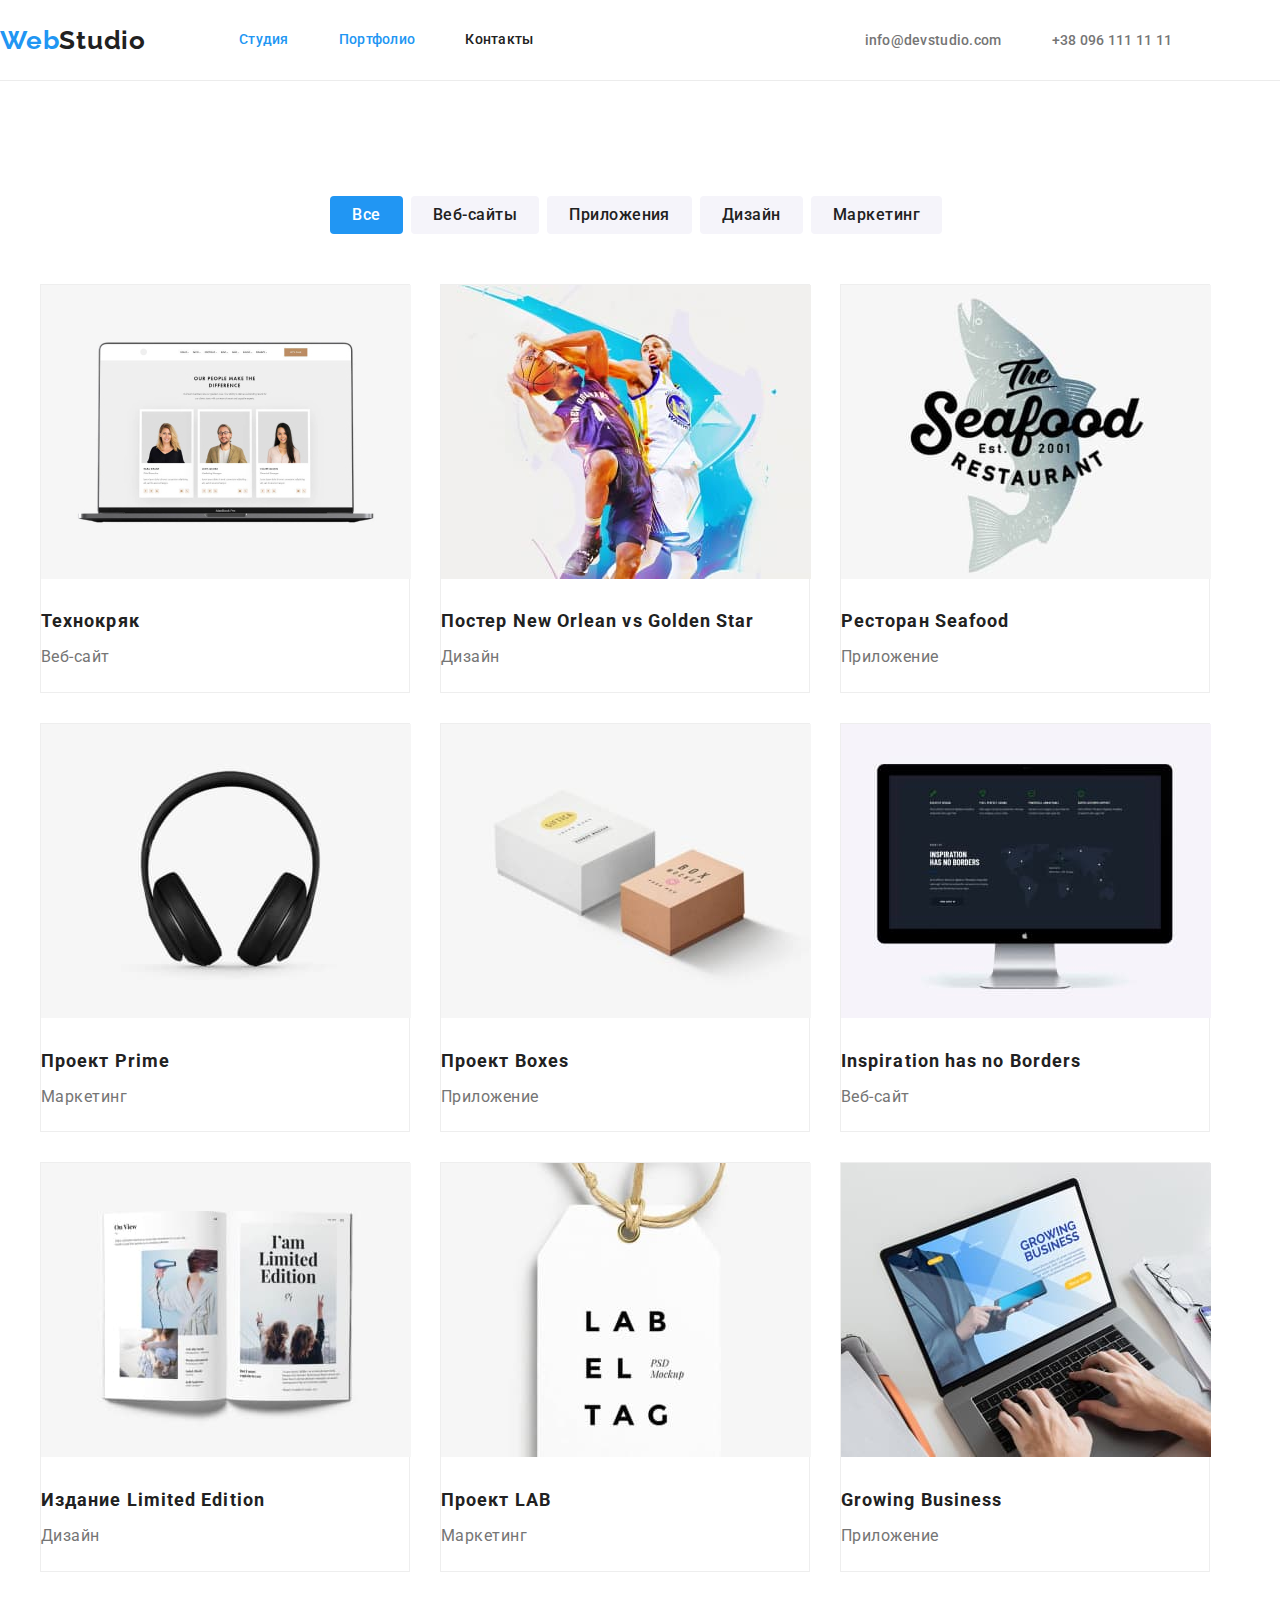
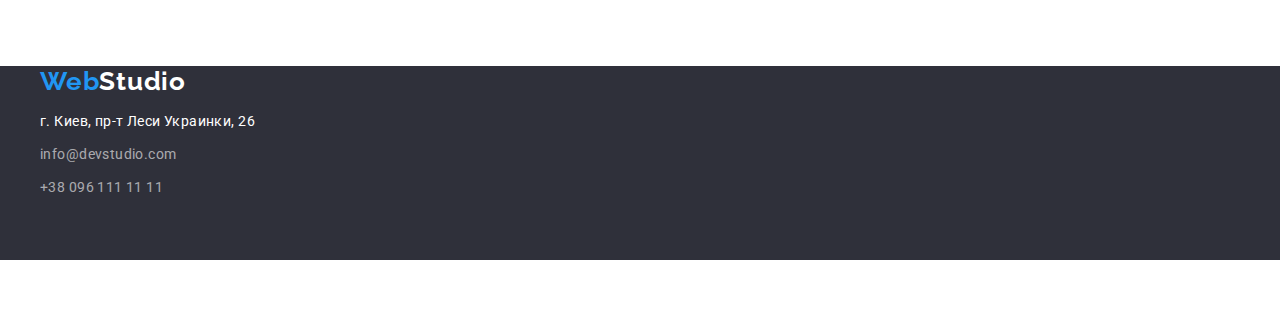
==== portfolio.html @ 8588e128 "тут дз номер 3" ====
<!DOCTYPE html>
<html lang="en">
<head>
    <meta charset="UTF-8">
    <meta http-equiv="X-UA-Compatible" content="IE=edge">
    <meta name="viewport" content="width=device-width, initial-scale=1.0">
    <title>Document</title>
   
    <link href="https://fonts.googleapis.com/css2?family=Raleway:wght@700&family=Roboto:wght@400;500;700;900&display=swap"
     rel="stylesheet"
        />
     <link rel="stylesheet" href="css/modern-normalize.css"/>

    <link rel="stylesheet" href="css/styles.css"/>
</head>
<body>

    <header class="page-header">
        <div class="container">
        <div class="container main-nav">
        <nav class="main-nav">
            <a href="./index.html" class="logo"><span class="logo-first">Web</span><span class="logo-half">Studio</span>
            </a>
            <ul class="site-nav">
                <li class="item"> <a href="./index.html" class="link current">Студия</a></li>
                <li class="item"><a href="" class="link current">Портфолио</a></li>
                <li class="item"><a href="" class="link">Контакты</a></li>
            </ul>
            
        </nav>
        
        <ul class="info">
            <li class="item"><a href="mailto:info@devstudio.com" class="link">info@devstudio.com</a></li>
            <li class="item"><a href="tel:+380961111111" class="link link_tel">+38 096 111 11 11</a></li>
        </ul>
        </div>
        </div>
        

    </header>

    <main>
        <section>
            <div class="container">
            <h1></h1>
        <ul class="button-flex">
            <li class="button-item">
                <button type="button" class="button secondary current" >Все</button>
            </li>
            <li class="button-item">
                <button type="button" class="button secondary">Веб-сайты</button>
            </li>
            <li class="button-item">
                <button type="button" class="button secondary">Приложения</button>
            </li>
            <li class="button-item">
                <button type="button" class="button secondary">Дизайн</button>
            </li>
            <li class="button-item">
                <button type="button" class="button secondary">Маркетинг</button>
            </li>
        </ul>
        
        <ul class="work-list">
            <div class="flex-container">
            <li class="item-flex">
                <a class="work-list-link" href="">
                <img src="./images/tehnokryak.jpg" alt="ноутбук" width="370">
                <h2 class="work-list-title">Технокряк</h2>
                <p class="work-list-text">Веб-сайт</p>
                </a>
            </li>
            <li class="item-flex">
                <a class="work-list-link" href="">
                <img src="./images/poster.jpg" alt="постер" width="370">
                <h2 class="work-list-title">Постер New Orlean vs Golden Star</h2>
                <p class="work-list-text">Дизайн</p>
                </a>
            </li>
            <li class="item-flex">
                <a class="work-list-link" href="">
                <img src="./images/seafood.jpg" alt="лого ресторана" width="370">
                <h2 class="work-list-title">Ресторан Seafood</h2>
                <p class="work-list-text">Приложение</p>
                </a>
            </li>
            <li class="item-flex">
                <a  class="work-list-link"href="">
                <img src="./images/prime.jpg" alt="фото наушников" width="370">
                <h2 class="work-list-title">Проект Prime</h2>
                <p class="work-list-text">Маркетинг</p>
                </a>
            </li>
            <li class="item-flex">
                <a class="work-list-link" href="">
                <img src="./images/boxes.jpg" alt="коробочки" width="370">
                <h2 class="work-list-title">Проект Boxes</h2>
                <p class="work-list-text">Приложение</p>
                </a>
            </li>
            <li class="item-flex">
                <a class="work-list-link" href="">
                <img src="./images/inspiration.jpg" alt="компьютер" width="370">
                <h2 class="work-list-title">Inspiration has no Borders</h2>
                <p class="work-list-text">Веб-сайт</p>
                </a>
            </li>
            <li class="item-flex">
                <a class="work-list-link" href="">
                <img src="./images/limited.jpg" alt="книга" width="370">
                <h2 class="work-list-title">Издание Limited Edition</h2>
                <p class="work-list-text">Дизайн</p>
                </a>
            </li>
            <li class="item-flex">
                <a class="work-list-link" href="">
                <img src="./images/lab.jpg" alt="проект" width="370">
                <h2 class="work-list-title">Проект LAB</h2>
                <p class="work-list-text">Маркетинг</p>
                </a>
            </li>
            <li class="item-flex">
                <a class="work-list-link" href="">
                <img src="./images/growing.jpg" alt="печать на ноутбуке" width="370">
                <h2 class="work-list-title">Growing Business</h2>
                <p class="work-list-text">Приложение</p>
                </a>
            </li>
        </ul>
        </div>
        </div>
        </section>

    </main>


    <footer class="portfolio-footer">
        <div class="container">
        <a href="./index.html" class="logo"><span class="logo-first">Web</span><span class="logo-footer">Studio</span>
        </a>
    <address>
        <ul class="adress">
            <li class="adress-item">г. Киев, пр-т Леси Украинки, 26</li>
            <li class="adress-item" ><a href="mailto:info@devstudio.com" class="link-foot">info@devstudio.com</a></li>
            <li class="adress-item"><a href="tel:+380961111111" class="link-foot">+38 096 111 11 11</a></li>
        </ul>
    </address>
    </div>
        </footer>



</body>
</html>
---- css/styles.css ----
:root {
  --primary-text-color: #757575;
  --title-text-color: #212121;
  --accent-color: #2196f3;
  --white-color: #ffffff;
}

/* * {
  outline: 2px solid red;
} */

html {
  box-sizing: border-box;
}

*,
*::before,
*::after {
  box-sizing: inherit;
}

body {
  color: var(--primary-text-color);
  text-decoration: none;
  font-family: Roboto, sans-serif;
}

ul {
  list-style: none;
}

.page-header {
  background-color: var(--white-color);
  border-bottom-width: 1px;
  border-bottom-style: solid;
  border-bottom-color: #ececec;
}

.page-header .container {
  margin-left: 0;
  margin-right: 0;
}

.container {
  margin-left: auto;
  margin-right: auto;
  width: 100%;
  max-width: 1200px;
}

/* Logo */

.logo {
  /* margin-left: 215px; */
  /* margin-top: 24px;
  margin-bottom: 25px; */

  font-family: Raleway, cursive;
  text-decoration: none;
  letter-spacing: 0.03em;
  font-weight: 700;
  font-size: 26px;
  line-height: 1.19;
}

.logo-first {
  color: var(--accent-color);
}
.logo-half {
  color: var(--title-text-color);
}

.logo-footer {
  color: var(--white-color);
}

/* Site nav, main-nav */

.main-nav {
  display: flex;
  align-items: center;
  /* justify-content: space-between; */
}

.site-nav {
  display: flex;
  margin: 0;
  padding: 0;
}

.site-nav .item:last-child {
  margin-right: 0;
}

.site-nav .item:first-child {
  margin-left: 93px;
}

.site-nav .item {
  margin-right: 50px;
  margin-bottom: 32px;
}

.site-nav .link {
  display: block;
  padding-top: 32px;

  color: var(--title-text-color);
  font-family: Roboto, sans-serif;
  text-decoration: none;
  font-weight: 500;
  font-size: 14px;
  line-height: 1.14;
  letter-spacing: 0.02em;
}

.site-nav .link:hover,
.site-nav .link:focus {
  color: var(--accent-color);
}

.site-nav .link.current {
  color: var(--accent-color);
}

/* Info */

.container .info {
  padding: 0;
  margin: 0;
  display: flex;
  /* justify-content: flex-end; */
  /* align-items: center; */
}

.info .item:last-child {
  margin-right: 215px;
}
.info .item:first-child {
  padding-left: 331px;
}

.info .item + .item {
  margin-left: 50px;
}

.info .link {
  color: var(--title-text-color);
  text-decoration: none;
}

.info .link {
  color: var(--primary-text-color);
  font-size: 14px;
  font-weight: 500;
  line-height: 1.14;
  text-align: left;
  letter-spacing: 0.02em;
}

.info .link:focus,
.info .link:hover {
  color: var(--accent-color);
}
.link_tel {
  white-space: nowrap;
}

/* Hero */

.hero .hero-title {
  margin: 0;
}

.hero {
  background-color: #2f303a;
  width: 100%;
  max-width: 1600px;
  height: 600px;
  text-align: center;
}

.hero .hero-title {
  padding-top: 200px;

  color: var(--white-color);
  font-weight: 900;
  font-size: 44px;
  line-height: 1.36;
  letter-spacing: 0.06em;
}

/* Button */

.button {
  display: inline-block;

  color: var(--white-color);
  background-color: var(--accent-color);
  cursor: pointer;
  font-family: inherit;
  font-weight: 700;
  font-size: 16px;
  line-height: 1.87;
  border-radius: 4px;
  border: none;
}

.button.primary {
  background-color: var(--accent-color);
  color: var(--white-color);
  letter-spacing: 0.06em;
  padding: 10px 32px;
  min-width: 200px;
  height: 50px;
  box-shadow: 0px 4px 4px rgba(0, 0, 0, 0.15);

  margin-top: 30px;
}

.button.primary:hover,
.button.primary:focus {
  background-color: #188ce8;
}

.button.secondary {
  padding: 6px 22px;
  min-width: 73px;

  background-color: #f5f4fa;
  color: var(--title-text-color);
  font-weight: 500;
  line-height: 1.6;
  cursor: pointer;
  font-family: inherit;
  letter-spacing: 0.03em;
}

.button.secondary:hover,
.button.secondary:focus,
.button.secondary.current {
  background-color: var(--accent-color);
  color: var(--white-color);
}

.button-flex {
  margin: 0;
  padding: 0;
  display: flex;
  justify-content: center;
  padding-top: 94px;
  padding-bottom: 50px;
}

.button-item {
  margin-right: 8px;
}

/* Feature-list */
/* убрать маржины у ул */

.h1,
.h2,
.h3 {
  margin-top: 0;
  margin-bottom: 0;
}

.feature {
  background-color: white;
  color: var(--title-text-color);
  text-align: left;
  padding: 0;
  margin: 0;
  list-style: none;
}

.feature-list {
  display: flex;
  justify-content: center;
  align-items: center;
  /* padding: 0;
  margin: 0; */

  list-style: none;
}

.feature-list .item:last-child {
  margin: 0;
}

.feature-list .item {
  width: 270px;
  height: 75px;
  margin-right: 30px;
}

.feature-list .title {
  color: var(--title-text-color);
  font-size: 14px;
  font-weight: 700;
  line-height: 1.14;
  letter-spacing: 0.03em;
  list-style: none;
}

.feature-list .text {
  color: var(--primary-text-color);
  font-size: 14px;
  font-weight: 400;
  line-height: 1.7;
  letter-spacing: 0.03em;
  margin: 0;
  list-style: none;
}

.title {
  margin-top: 0;
  margin-bottom: 10px;
}

.feature {
  padding-top: 94px;
  padding-bottom: 94px;
}

/* Picture, caption */

.caption {
  margin: 0;
  margin-bottom: 50px;
  padding: 0;
}
.picture {
  padding-bottom: 94px;
}

.caption-image.item:last-child {
  margin-right: 0 auto;
}

.caption-image .item:first-child {
  margin-left: 0;
}

.caption-image {
  display: flex;
  padding-left: 0;
}

.caption-image .item {
  margin-right: 30px;
}

.caption,
.comand .topic {
  color: var(--title-text-color);
  text-align: center;
  font-size: 36px;
  line-height: 1.16;
  font-weight: 700;
  letter-spacing: 0.03em;
}

/* Work list portfolio */

.work-list-title,
.work-list-text {
  margin-bottom: 0;
  margin-top: 0;
}

.work-list-title {
  margin-top: 20px;
  margin-bottom: 4px;
}

.work-list-text {
  margin-bottom: 20px;
}

.item-flex {
  box-sizing: border-box;
  border: 1px solid #eeeeee;
}
.work-list {
  color: var(--title-text-color);
  padding: 0;
  margin: 0;
  list-style: none;
  padding-bottom: 94px;
}

.work-list-link {
  text-decoration: none;
}

.work-list-title {
  color: var(--title-text-color);
  font-weight: 700;
  font-size: 18px;
  line-height: 2;
  letter-spacing: 0.06em;
}

.work-list-text {
  color: var(--primary-text-color);
  font-weight: 400;
  font-size: 16px;
  line-height: 1.8;
  letter-spacing: 0.03em;
}

/* Flex-container in portfolio */

.flex-container {
  display: flex;
  flex-wrap: wrap;
}

.item-flex:nth-child(3n) {
  padding-right: 0;
}

.flex-container .item-flex {
  width: 370px;

  margin-right: 30px;
  margin-bottom: 30px;
}

.item-flex:nth-last-child(-n + 3) {
  margin-bottom: 0;
}

/* Comand */

.comand {
  background-color: #f5f4fa;
  color: var(--title-text-color);
}

.topic {
  padding-top: 94px;
  margin-top: 0;
  margin-bottom: 50px;
}

.topic-text,
.text-comand {
  text-align: center;
  padding-bottom: 30px;
  margin: 0;
}

.comand-flex {
  display: flex;

  padding-bottom: 94px;
}

.topic-text {
  padding-top: 30px;
  padding-bottom: 10px;

  color: var(--title-text-color);
  font-weight: 500;
  font-size: 16px;
  line-height: 1.18;
}

.text-comand {
  color: var(--primary-text-color);
  font-weight: 400;
  font-size: 16px;
  line-height: 1.18;
  letter-spacing: 0.03em;
}

.description {
  padding: 0;
  margin: 0;
}

.comand-item {
  margin: 0;
  padding: 0;
}

.comand-flex .item-flex {
  padding-right: 30px;
}

.comand-flex .item-flex:last-child {
  padding-right: 0;
}

.description {
  background-color: #fff;
}

/* Footer */

.page-footer {
  background-color: #2f303a;
  font-family: inherit;
}

.portfolio-footer {
  background-color: #2f303a;
  font-family: inherit;
}

.adress {
  color: var(--white-color);
  font-family: Roboto, sans-serif;
  font-style: normal;
  font-weight: 400;
  font-size: 14px;
  line-height: 1.7;
  letter-spacing: 0.03em;

  margin-bottom: 60px;
  padding: 0;
}

.adress .link-foot {
  text-decoration: none;
  color: rgba(255, 255, 255, 0.6);
}

.adress .link-foot:focus,
.adress .link-foot:hover {
  color: var(--white-color);
}

.adress-item {
  padding-bottom: 9px;
}

.adress-item:last-child {
  padding-bottom: 60px;
}

.logo-item {
  padding-bottom: 20px;
  padding-top: 60px;

  font-family: Raleway, cursive;
  text-decoration: none;
  letter-spacing: 0.03em;
  font-weight: 700;
  font-size: 26px;
  line-height: 1.19;
}
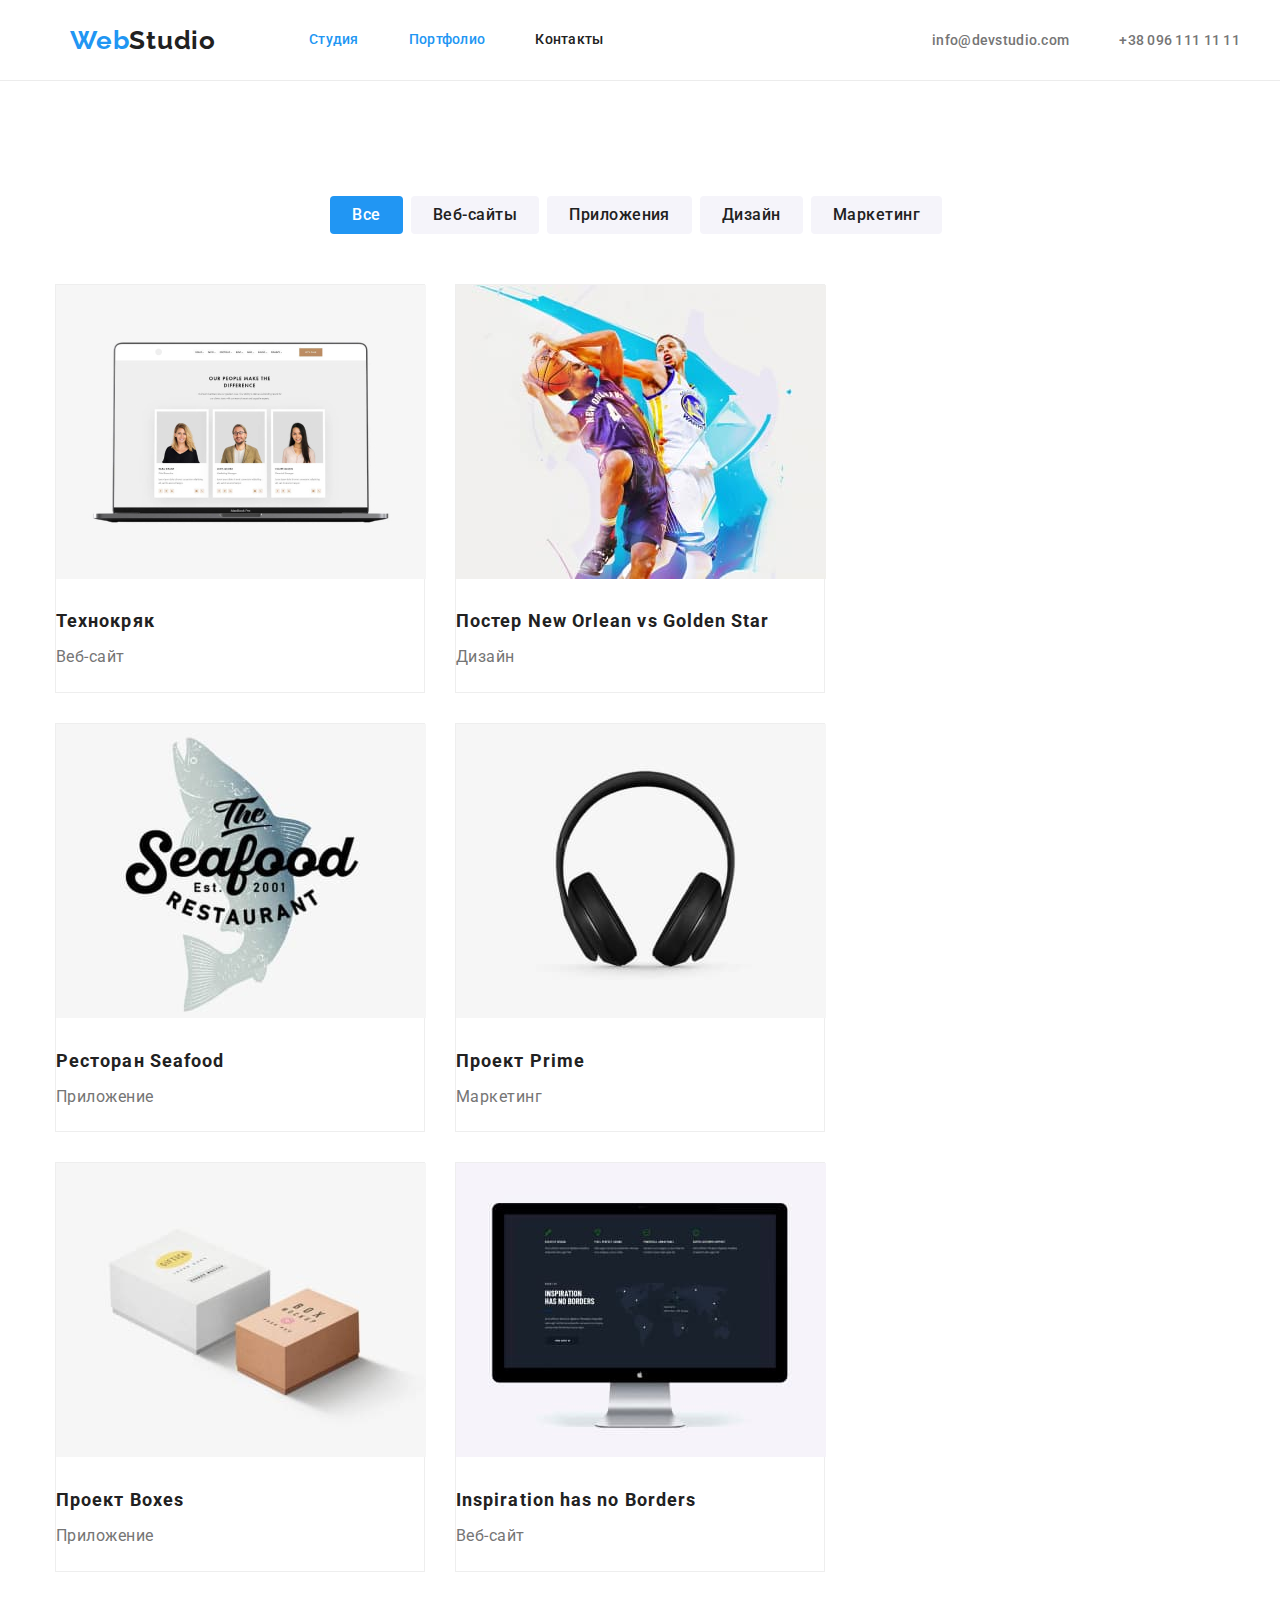
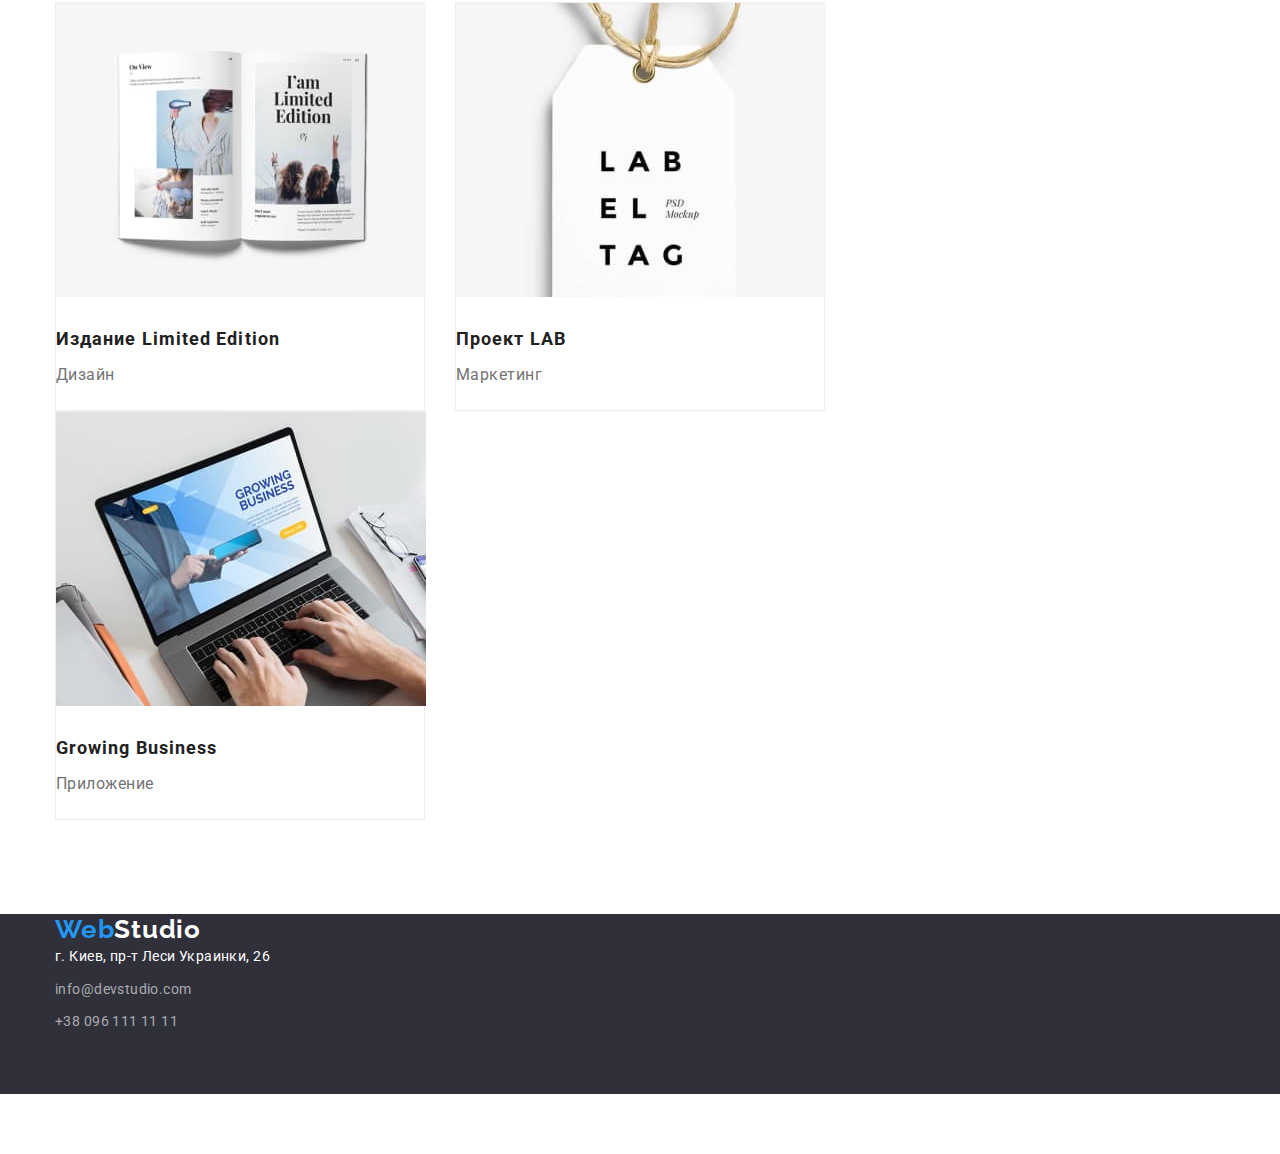
==== commit cbe61767: "доработала первую часть дз 3" ====
--- a/portfolio.html
+++ b/portfolio.html
@@ -65,23 +65,29 @@
             <div class="flex-container">
             <li class="item-flex">
                 <a class="work-list-link" href="">
+                
                 <img src="./images/tehnokryak.jpg" alt="ноутбук" width="370">
                 <h2 class="work-list-title">Технокряк</h2>
                 <p class="work-list-text">Веб-сайт</p>
+                
                 </a>
             </li>
             <li class="item-flex">
                 <a class="work-list-link" href="">
+                
                 <img src="./images/poster.jpg" alt="постер" width="370">
                 <h2 class="work-list-title">Постер New Orlean vs Golden Star</h2>
                 <p class="work-list-text">Дизайн</p>
+                
                 </a>
             </li>
             <li class="item-flex">
                 <a class="work-list-link" href="">
+                
                 <img src="./images/seafood.jpg" alt="лого ресторана" width="370">
                 <h2 class="work-list-title">Ресторан Seafood</h2>
                 <p class="work-list-text">Приложение</p>
+                
                 </a>
             </li>
             <li class="item-flex">
--- a/css/styles.css
+++ b/css/styles.css
@@ -27,6 +27,8 @@
 
 ul {
   list-style: none;
+  margin: 0;
+  padding: 0;
 }
 
 .page-header {
@@ -36,17 +38,17 @@
   border-bottom-color: #ececec;
 }
 
-.page-header .container {
-  margin-left: 0;
-  margin-right: 0;
-}
-
 .container {
   margin-left: auto;
   margin-right: auto;
-  width: 100%;
-  max-width: 1200px;
-}
+  padding: 0 15px;
+  width: 1200px;
+}
+
+/* .page-header .container {
+  margin-left: auto;
+  margin-right: auto;
+} */
 
 /* Logo */
 
@@ -79,31 +81,30 @@
 .main-nav {
   display: flex;
   align-items: center;
-  /* justify-content: space-between; */
 }
 
 .site-nav {
   display: flex;
-  margin: 0;
-  padding: 0;
+  align-items: center;
+  margin-left: 93px;
 }
 
 .site-nav .item:last-child {
   margin-right: 0;
 }
 
-.site-nav .item:first-child {
+/* .site-nav:first-child {
   margin-left: 93px;
-}
+} */
 
 .site-nav .item {
   margin-right: 50px;
-  margin-bottom: 32px;
+  /* margin-bottom: 32px; */
 }
 
 .site-nav .link {
   display: block;
-  padding-top: 32px;
+  padding: 32px 0;
 
   color: var(--title-text-color);
   font-family: Roboto, sans-serif;
@@ -127,18 +128,18 @@
 
 .container .info {
   padding: 0;
-  margin: 0;
+  margin-left: auto;
   display: flex;
   /* justify-content: flex-end; */
   /* align-items: center; */
 }
 
-.info .item:last-child {
+/* .info .item:last-child {
   margin-right: 215px;
-}
-.info .item:first-child {
+} */
+/* .info .item:first-child {
   padding-left: 331px;
-}
+} */
 
 .info .item + .item {
   margin-left: 50px;
@@ -173,16 +174,13 @@
 }
 
 .hero {
+  padding: 200px 0;
   background-color: #2f303a;
-  width: 100%;
   max-width: 1600px;
-  height: 600px;
   text-align: center;
 }
 
 .hero .hero-title {
-  padding-top: 200px;
-
   color: var(--white-color);
   font-weight: 900;
   font-size: 44px;
@@ -244,8 +242,6 @@
 }
 
 .button-flex {
-  margin: 0;
-  padding: 0;
   display: flex;
   justify-content: center;
   padding-top: 94px;
@@ -259,19 +255,11 @@
 /* Feature-list */
 /* убрать маржины у ул */
 
-.h1,
-.h2,
-.h3 {
-  margin-top: 0;
-  margin-bottom: 0;
-}
-
 .feature {
   background-color: white;
   color: var(--title-text-color);
   text-align: left;
-  padding: 0;
-  margin: 0;
+  /*  */
   list-style: none;
 }
 
@@ -279,8 +267,6 @@
   display: flex;
   justify-content: center;
   align-items: center;
-  /* padding: 0;
-  margin: 0; */
 
   list-style: none;
 }
@@ -291,7 +277,7 @@
 
 .feature-list .item {
   width: 270px;
-  height: 75px;
+  /* height: 75px; */
   margin-right: 30px;
 }
 
@@ -335,8 +321,8 @@
   padding-bottom: 94px;
 }
 
-.caption-image.item:last-child {
-  margin-right: 0 auto;
+.caption-image .item:last-child {
+  margin-right: 0;
 }
 
 .caption-image .item:first-child {
@@ -360,6 +346,10 @@
   line-height: 1.16;
   font-weight: 700;
   letter-spacing: 0.03em;
+}
+
+.photo {
+  display: block;
 }
 
 /* Work list portfolio */
@@ -482,11 +472,6 @@
   margin: 0;
 }
 
-.comand-item {
-  margin: 0;
-  padding: 0;
-}
-
 .comand-flex .item-flex {
   padding-right: 30px;
 }
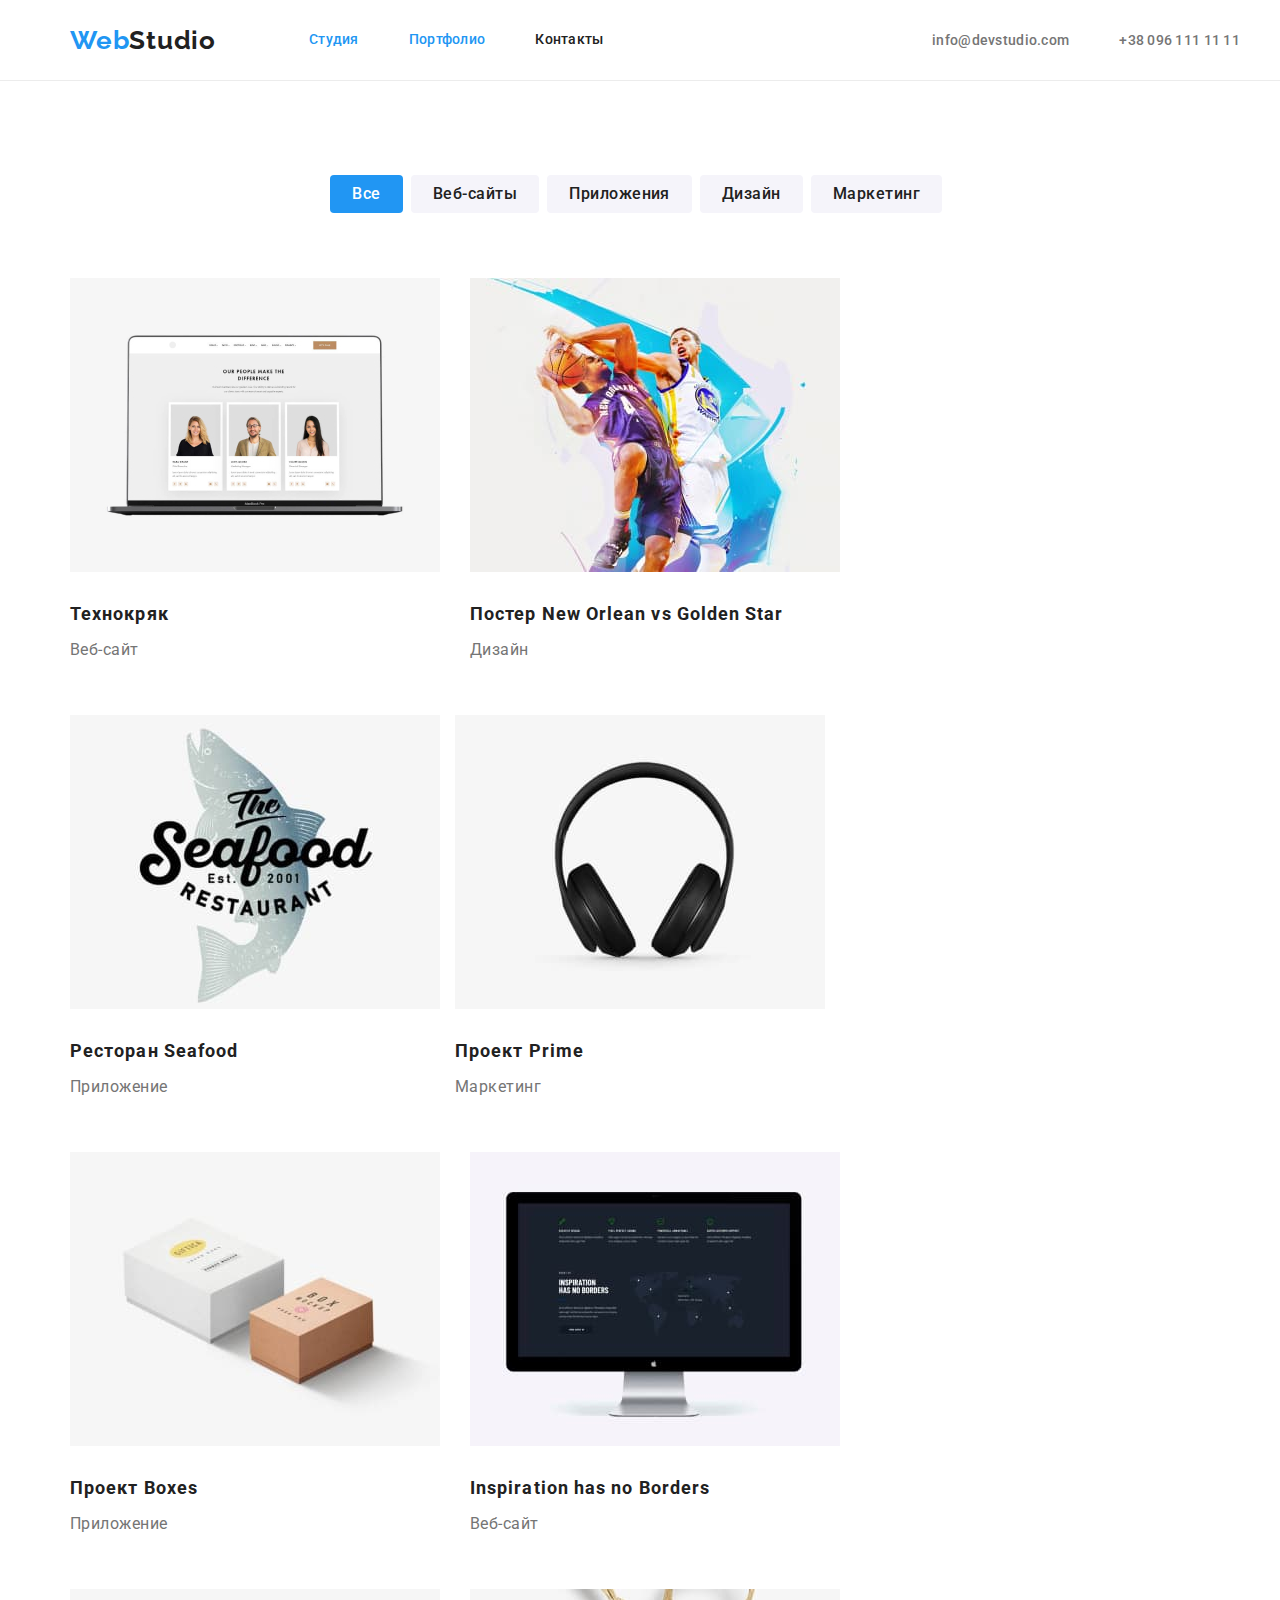
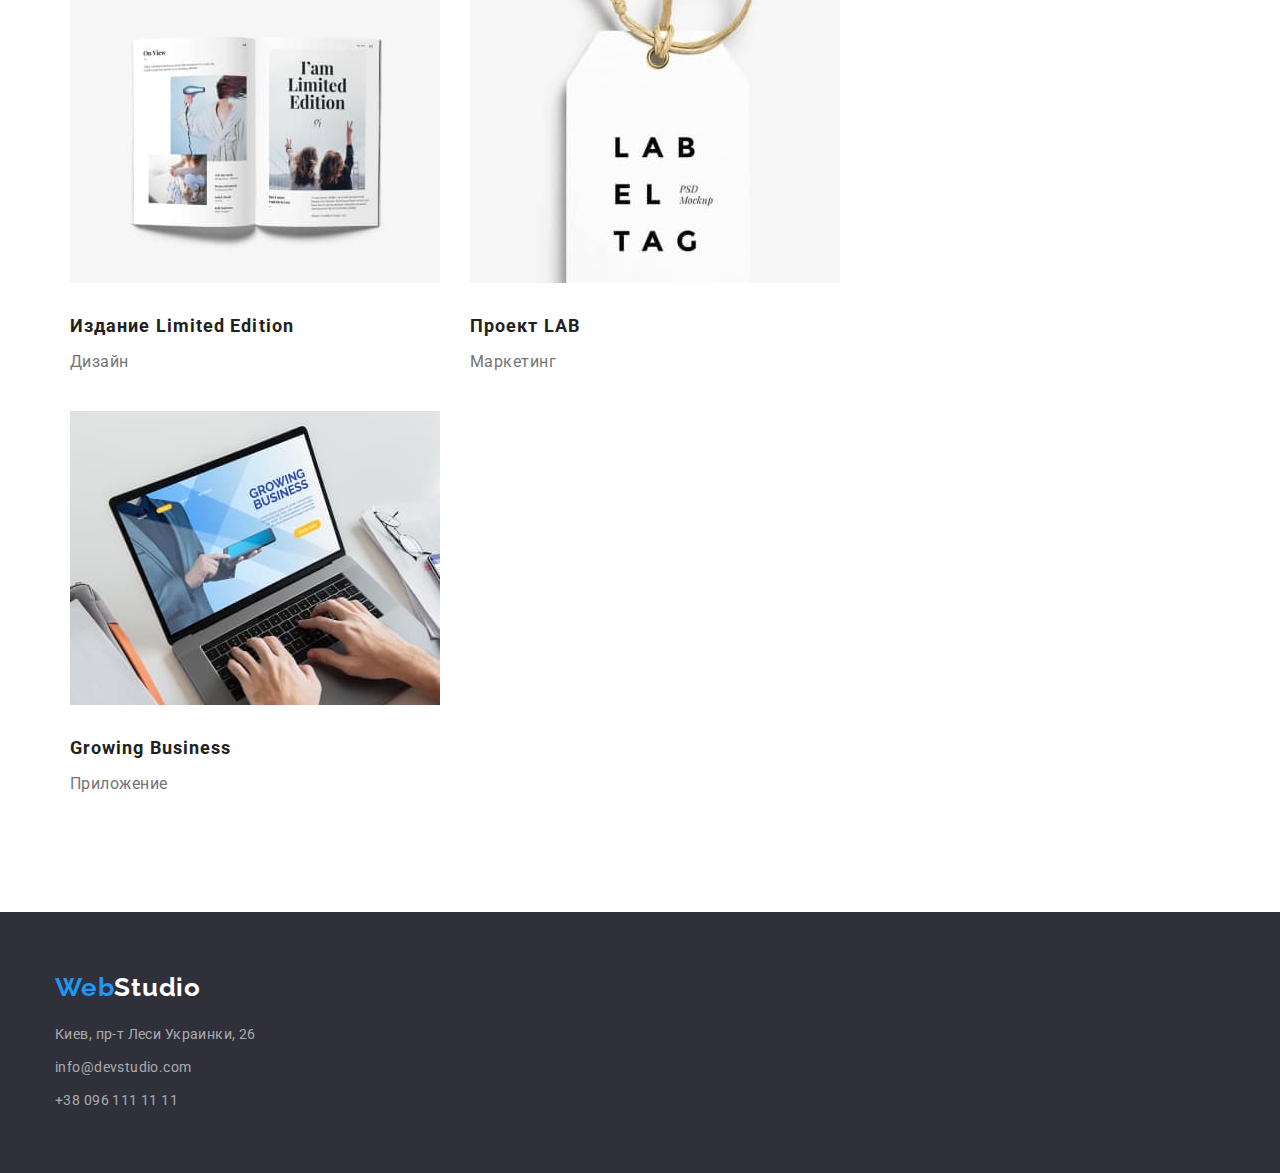
==== commit b681e9f2: "доработала 2ю часть дз 3" ====
--- a/portfolio.html
+++ b/portfolio.html
@@ -42,7 +42,7 @@
     <main>
         <section>
             <div class="container">
-            <h1></h1>
+            <h1 class="no-contents"></h1>
         <ul class="button-flex">
             <li class="button-item">
                 <button type="button" class="button secondary current" >Все</button>
@@ -60,10 +60,12 @@
                 <button type="button" class="button secondary">Маркетинг</button>
             </li>
         </ul>
+
         
+        <div class="flex-container">
         <ul class="work-list">
-            <div class="flex-container">
-            <li class="item-flex">
+            
+            <li class="item-flex-portfolio">
                 <a class="work-list-link" href="">
                 
                 <img src="./images/tehnokryak.jpg" alt="ноутбук" width="370">
@@ -72,7 +74,7 @@
                 
                 </a>
             </li>
-            <li class="item-flex">
+            <li class="item-flex-portfolio">
                 <a class="work-list-link" href="">
                 
                 <img src="./images/poster.jpg" alt="постер" width="370">
@@ -81,7 +83,7 @@
                 
                 </a>
             </li>
-            <li class="item-flex">
+            <li class="item-flex-portfolio">
                 <a class="work-list-link" href="">
                 
                 <img src="./images/seafood.jpg" alt="лого ресторана" width="370">
@@ -90,42 +92,42 @@
                 
                 </a>
             </li>
-            <li class="item-flex">
+            <li class="item-flex-portfolio">
                 <a  class="work-list-link"href="">
                 <img src="./images/prime.jpg" alt="фото наушников" width="370">
                 <h2 class="work-list-title">Проект Prime</h2>
                 <p class="work-list-text">Маркетинг</p>
                 </a>
             </li>
-            <li class="item-flex">
+            <li class="item-flex-portfolio">
                 <a class="work-list-link" href="">
                 <img src="./images/boxes.jpg" alt="коробочки" width="370">
                 <h2 class="work-list-title">Проект Boxes</h2>
                 <p class="work-list-text">Приложение</p>
                 </a>
             </li>
-            <li class="item-flex">
+            <li class="item-flex-portfolio">
                 <a class="work-list-link" href="">
                 <img src="./images/inspiration.jpg" alt="компьютер" width="370">
                 <h2 class="work-list-title">Inspiration has no Borders</h2>
                 <p class="work-list-text">Веб-сайт</p>
                 </a>
             </li>
-            <li class="item-flex">
+            <li class="item-flex-portfolio">
                 <a class="work-list-link" href="">
                 <img src="./images/limited.jpg" alt="книга" width="370">
                 <h2 class="work-list-title">Издание Limited Edition</h2>
                 <p class="work-list-text">Дизайн</p>
                 </a>
             </li>
-            <li class="item-flex">
+            <li class="item-flex-portfolio">
                 <a class="work-list-link" href="">
                 <img src="./images/lab.jpg" alt="проект" width="370">
                 <h2 class="work-list-title">Проект LAB</h2>
                 <p class="work-list-text">Маркетинг</p>
                 </a>
             </li>
-            <li class="item-flex">
+            <li class="item-flex-portfolio">
                 <a class="work-list-link" href="">
                 <img src="./images/growing.jpg" alt="печать на ноутбуке" width="370">
                 <h2 class="work-list-title">Growing Business</h2>
@@ -142,12 +144,12 @@
 
     <footer class="portfolio-footer">
         <div class="container">
-        <a href="./index.html" class="logo"><span class="logo-first">Web</span><span class="logo-footer">Studio</span>
+        <a href="./index.html" class="logo-item"><span class="logo-first">Web</span><span class="logo-footer">Studio</span>
         </a>
     <address>
         <ul class="adress">
-            <li class="adress-item">г. Киев, пр-т Леси Украинки, 26</li>
-            <li class="adress-item" ><a href="mailto:info@devstudio.com" class="link-foot">info@devstudio.com</a></li>
+            <li class="adress-item"><a href="https://goo.gl/maps/19qLxCT3PCBaX6oN9" class="link-foot">Киев, пр-т Леси Украинки, 26</a></li>
+            <li class="adress-item"><a href="mailto:info@devstudio.com" class="link-foot">info@devstudio.com</a></li>
             <li class="adress-item"><a href="tel:+380961111111" class="link-foot">+38 096 111 11 11</a></li>
         </ul>
     </address>
--- a/css/styles.css
+++ b/css/styles.css
@@ -45,18 +45,9 @@
   width: 1200px;
 }
 
-/* .page-header .container {
-  margin-left: auto;
-  margin-right: auto;
-} */
-
 /* Logo */
 
 .logo {
-  /* margin-left: 215px; */
-  /* margin-top: 24px;
-  margin-bottom: 25px; */
-
   font-family: Raleway, cursive;
   text-decoration: none;
   letter-spacing: 0.03em;
@@ -92,10 +83,6 @@
 .site-nav .item:last-child {
   margin-right: 0;
 }
-
-/* .site-nav:first-child {
-  margin-left: 93px;
-} */
 
 .site-nav .item {
   margin-right: 50px;
@@ -130,8 +117,6 @@
   padding: 0;
   margin-left: auto;
   display: flex;
-  /* justify-content: flex-end; */
-  /* align-items: center; */
 }
 
 /* .info .item:last-child {
@@ -178,6 +163,8 @@
   background-color: #2f303a;
   max-width: 1600px;
   text-align: center;
+  margin-left: auto;
+  margin-right: auto;
 }
 
 .hero .hero-title {
@@ -241,6 +228,21 @@
   color: var(--white-color);
 }
 
+/* скрыли пустой заголовок в портфолио */
+.no-contents {
+  position: absolute;
+  width: 1px;
+  height: 1px;
+  margin: -1px;
+  border: 0;
+  padding: 0;
+
+  white-space: nowrap;
+  clip-path: inset(100%);
+  clip: rect(0 0 0 0);
+  overflow: hidden;
+}
+
 .button-flex {
   display: flex;
   justify-content: center;
@@ -252,14 +254,14 @@
   margin-right: 8px;
 }
 
-/* Feature-list */
+/* Feature-list  Studio*/
 /* убрать маржины у ул */
 
 .feature {
   background-color: white;
   color: var(--title-text-color);
   text-align: left;
-  /*  */
+
   list-style: none;
 }
 
@@ -310,7 +312,11 @@
   padding-bottom: 94px;
 }
 
-/* Picture, caption */
+/* Picture, caption, studio */
+
+.image {
+  display: block;
+}
 
 .caption {
   margin: 0;
@@ -348,11 +354,12 @@
   letter-spacing: 0.03em;
 }
 
-.photo {
-  display: block;
-}
-
 /* Work list portfolio */
+
+.work-list {
+  display: flex;
+  flex-wrap: wrap;
+}
 
 .work-list-title,
 .work-list-text {
@@ -371,7 +378,7 @@
 
 .item-flex {
   box-sizing: border-box;
-  border: 1px solid #eeeeee;
+  /* border: 1px solid #eeeeee; */
 }
 .work-list {
   color: var(--title-text-color);
@@ -403,24 +410,15 @@
 
 /* Flex-container in portfolio */
 
-.flex-container {
-  display: flex;
-  flex-wrap: wrap;
-}
-
-.item-flex:nth-child(3n) {
-  padding-right: 0;
-}
-
-.flex-container .item-flex {
+.item-flex-portfolio:nth-last-child(-n + 3) {
+  margin-bottom: 0;
+}
+.item-flex-portfolio {
   width: 370px;
-
-  margin-right: 30px;
-  margin-bottom: 30px;
-}
-
-.item-flex:nth-last-child(-n + 3) {
-  margin-bottom: 0;
+  margin: 15px 15px;
+}
+.item-flex-portfolio:nth-child(3n) {
+  margin-right: 0;
 }
 
 /* Comand */
@@ -428,10 +426,15 @@
 .comand {
   background-color: #f5f4fa;
   color: var(--title-text-color);
+  padding-top: 94px;
+  padding-bottom: 94px;
+}
+
+.comand-item {
+  display: flex;
 }
 
 .topic {
-  padding-top: 94px;
   margin-top: 0;
   margin-bottom: 50px;
 }
@@ -439,19 +442,17 @@
 .topic-text,
 .text-comand {
   text-align: center;
+  margin: 0;
+}
+
+.description {
+  padding-top: 30px;
   padding-bottom: 30px;
-  margin: 0;
-}
-
-.comand-flex {
-  display: flex;
-
-  padding-bottom: 94px;
+  background-color: var(--white-color);
 }
 
 .topic-text {
-  padding-top: 30px;
-  padding-bottom: 10px;
+  margin-bottom: 10px;
 
   color: var(--title-text-color);
   font-weight: 500;
@@ -467,31 +468,24 @@
   letter-spacing: 0.03em;
 }
 
-.description {
-  padding: 0;
-  margin: 0;
-}
-
 .comand-flex .item-flex {
-  padding-right: 30px;
+  margin-right: 30px;
 }
 
 .comand-flex .item-flex:last-child {
-  padding-right: 0;
-}
-
-.description {
-  background-color: #fff;
+  margin-right: 0;
 }
 
 /* Footer */
 
 .page-footer {
+  padding: 60px 0;
   background-color: #2f303a;
   font-family: inherit;
 }
 
 .portfolio-footer {
+  padding: 60px 0;
   background-color: #2f303a;
   font-family: inherit;
 }
@@ -505,7 +499,6 @@
   line-height: 1.7;
   letter-spacing: 0.03em;
 
-  margin-bottom: 60px;
   padding: 0;
 }
 
@@ -519,17 +512,9 @@
   color: var(--white-color);
 }
 
-.adress-item {
-  padding-bottom: 9px;
-}
-
-.adress-item:last-child {
-  padding-bottom: 60px;
-}
-
 .logo-item {
-  padding-bottom: 20px;
-  padding-top: 60px;
+  display: block;
+  margin-bottom: 20px;
 
   font-family: Raleway, cursive;
   text-decoration: none;
@@ -538,3 +523,12 @@
   font-size: 26px;
   line-height: 1.19;
 }
+
+.adress-item {
+  display: block;
+  margin-bottom: 9px;
+}
+
+.adress-item:last-child {
+  margin-bottom: 0;
+}
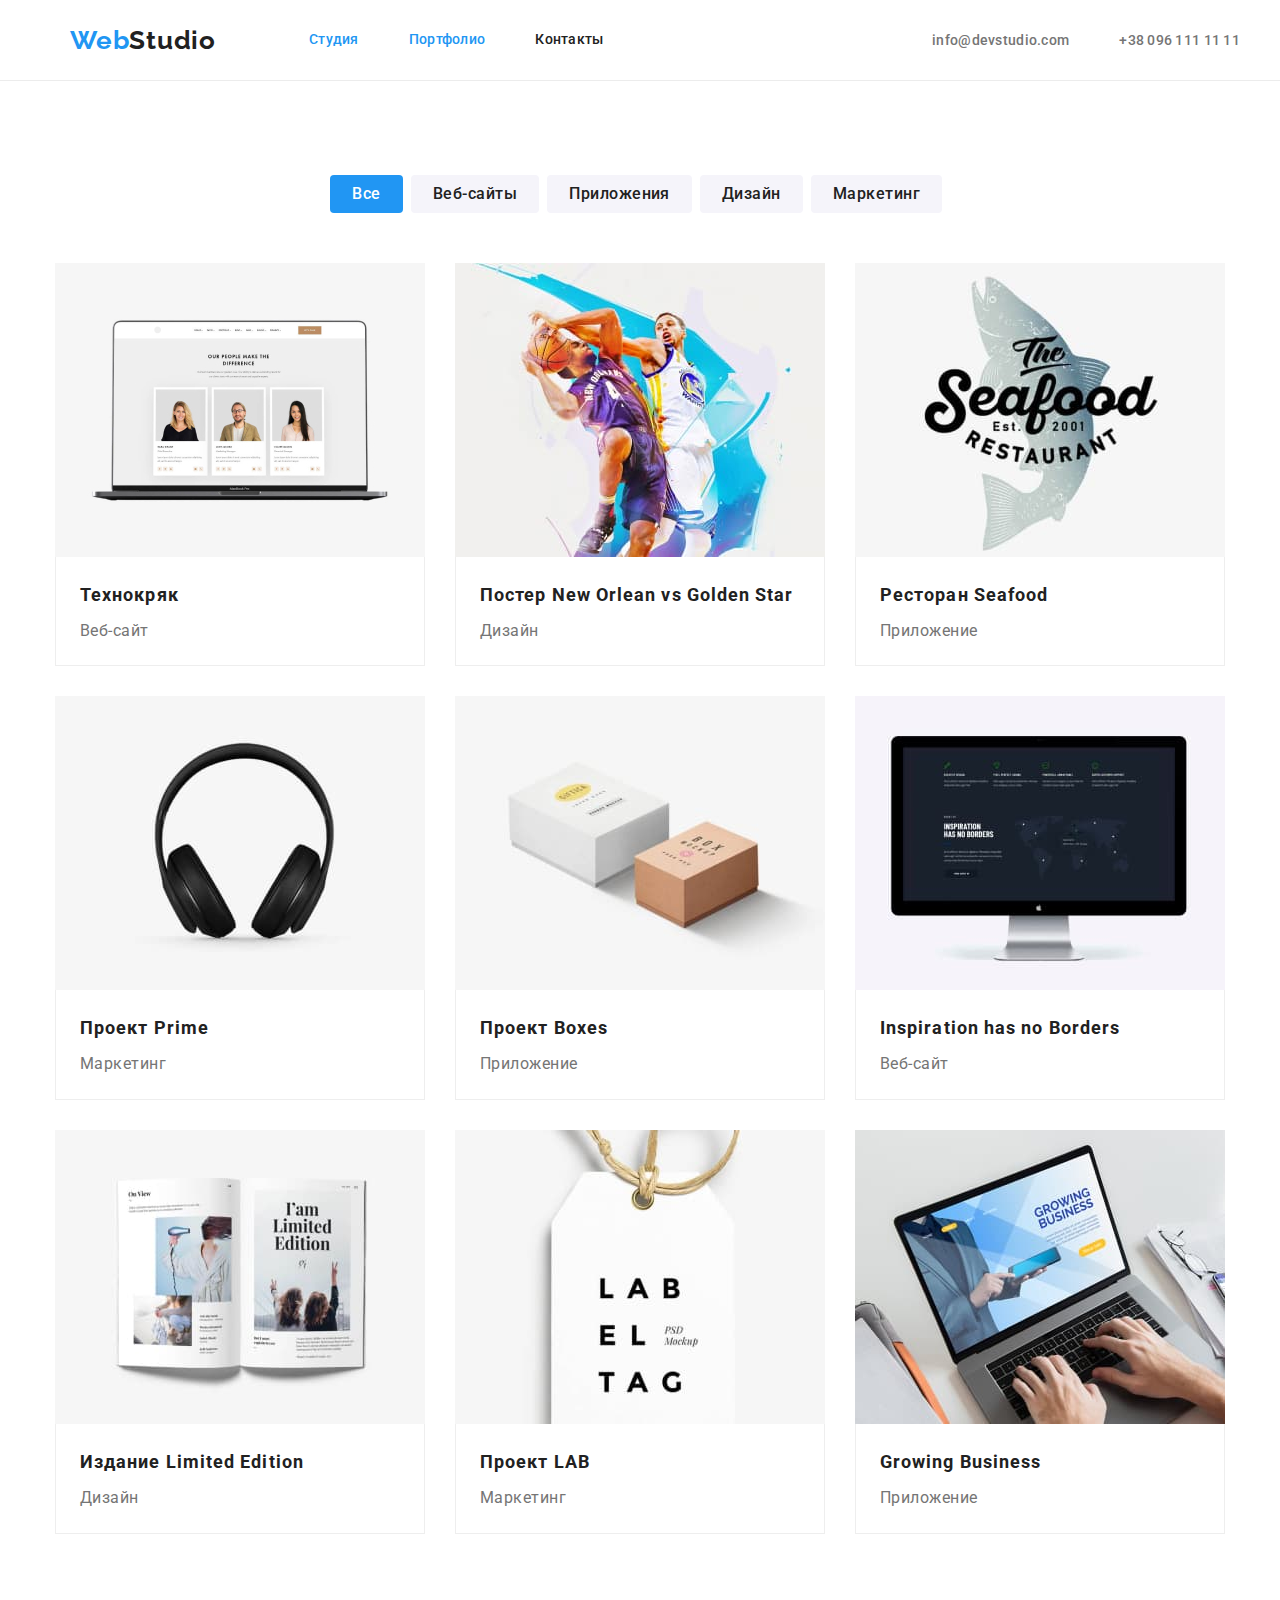
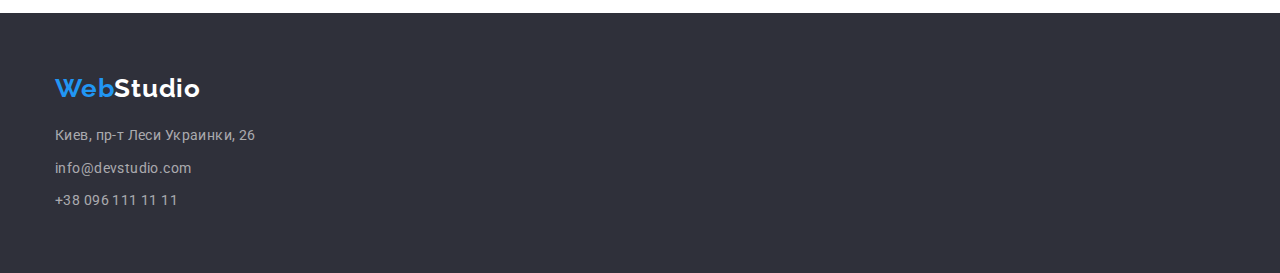
==== commit c0625b9f: "Переделала портфолио" ====
--- a/portfolio.html
+++ b/portfolio.html
@@ -40,7 +40,7 @@
     </header>
 
     <main>
-        <section>
+        <section class="portfolio-section">
             <div class="container">
             <h1 class="no-contents"></h1>
         <ul class="button-flex">
@@ -62,80 +62,94 @@
         </ul>
 
         
-        <div class="flex-container">
+     
         <ul class="work-list">
             
             <li class="item-flex-portfolio">
                 <a class="work-list-link" href="">
-                
-                <img src="./images/tehnokryak.jpg" alt="ноутбук" width="370">
+                <img class="image" src="./images/tehnokryak.jpg" alt="ноутбук" width="370">
+                <div class="work-list-div">
                 <h2 class="work-list-title">Технокряк</h2>
                 <p class="work-list-text">Веб-сайт</p>
-                
+                </div>
                 </a>
             </li>
             <li class="item-flex-portfolio">
                 <a class="work-list-link" href="">
                 
-                <img src="./images/poster.jpg" alt="постер" width="370">
+                <img class="image" src="./images/poster.jpg" alt="постер" width="370">
+                <div class="work-list-div">
                 <h2 class="work-list-title">Постер New Orlean vs Golden Star</h2>
                 <p class="work-list-text">Дизайн</p>
-                
+                </div>
                 </a>
             </li>
             <li class="item-flex-portfolio">
                 <a class="work-list-link" href="">
                 
-                <img src="./images/seafood.jpg" alt="лого ресторана" width="370">
+                <img class="image" src="./images/seafood.jpg" alt="лого ресторана" width="370">
+                <div class="work-list-div">
                 <h2 class="work-list-title">Ресторан Seafood</h2>
                 <p class="work-list-text">Приложение</p>
-                
+                </div>
                 </a>
             </li>
             <li class="item-flex-portfolio">
-                <a  class="work-list-link"href="">
-                <img src="./images/prime.jpg" alt="фото наушников" width="370">
-                <h2 class="work-list-title">Проект Prime</h2>
+                <a class="work-list-link"href="">
+                <img class="image" src="./images/prime.jpg" alt="фото наушников" width="370">
+                <div class="work-list-div">
+               <h2 class="work-list-title">Проект Prime</h2>
                 <p class="work-list-text">Маркетинг</p>
+                </div>
                 </a>
             </li>
             <li class="item-flex-portfolio">
                 <a class="work-list-link" href="">
-                <img src="./images/boxes.jpg" alt="коробочки" width="370">
-                <h2 class="work-list-title">Проект Boxes</h2>
+                <img class="image" src="./images/boxes.jpg" alt="коробочки" width="370">
+                <div class="work-list-div">
+               <h2 class="work-list-title">Проект Boxes</h2>
                 <p class="work-list-text">Приложение</p>
+                </div>
                 </a>
             </li>
             <li class="item-flex-portfolio">
                 <a class="work-list-link" href="">
-                <img src="./images/inspiration.jpg" alt="компьютер" width="370">
+                <img class="image" src="./images/inspiration.jpg" alt="компьютер" width="370">
+                <div class="work-list-div">
                 <h2 class="work-list-title">Inspiration has no Borders</h2>
                 <p class="work-list-text">Веб-сайт</p>
+                </div>
                 </a>
             </li>
             <li class="item-flex-portfolio">
                 <a class="work-list-link" href="">
-                <img src="./images/limited.jpg" alt="книга" width="370">
+                <img class="image" src="./images/limited.jpg" alt="книга" width="370">
+                <div class="work-list-div">
                 <h2 class="work-list-title">Издание Limited Edition</h2>
                 <p class="work-list-text">Дизайн</p>
+                </div>
+            </a>
+            </li>
+            <li class="item-flex-portfolio">
+                <a class="work-list-link" href="">
+                <img class="image" src="./images/lab.jpg" alt="проект" width="370">
+                <div class="work-list-div">
+                <h2 class="work-list-title">Проект LAB</h2>
+                <p class="work-list-text">Маркетинг</p>
+                    </div>
                 </a>
             </li>
             <li class="item-flex-portfolio">
                 <a class="work-list-link" href="">
-                <img src="./images/lab.jpg" alt="проект" width="370">
-                <h2 class="work-list-title">Проект LAB</h2>
-                <p class="work-list-text">Маркетинг</p>
-                </a>
-            </li>
-            <li class="item-flex-portfolio">
-                <a class="work-list-link" href="">
-                <img src="./images/growing.jpg" alt="печать на ноутбуке" width="370">
+                <img class="image" src="./images/growing.jpg" alt="печать на ноутбуке" width="370">
+                <div class="work-list-div">
                 <h2 class="work-list-title">Growing Business</h2>
                 <p class="work-list-text">Приложение</p>
+                </div>
                 </a>
             </li>
         </ul>
-        </div>
+        
         </div>
         </section>
 
@@ -148,7 +162,7 @@
         </a>
     <address>
         <ul class="adress">
-            <li class="adress-item"><a href="https://goo.gl/maps/19qLxCT3PCBaX6oN9" class="link-foot">Киев, пр-т Леси Украинки, 26</a></li>
+            <li class="adress-item"><a href="https://goo.gl/maps/19qLxCT3PCBaX6oN9" target="blank" rel="noopener noreferrer" class="link-foot">Киев, пр-т Леси Украинки, 26</a></li>
             <li class="adress-item"><a href="mailto:info@devstudio.com" class="link-foot">info@devstudio.com</a></li>
             <li class="adress-item"><a href="tel:+380961111111" class="link-foot">+38 096 111 11 11</a></li>
         </ul>
--- a/css/styles.css
+++ b/css/styles.css
@@ -246,8 +246,7 @@
 .button-flex {
   display: flex;
   justify-content: center;
-  padding-top: 94px;
-  padding-bottom: 50px;
+  margin-bottom: 50px;
 }
 
 .button-item {
@@ -356,9 +355,22 @@
 
 /* Work list portfolio */
 
+.portfolio-section {
+  padding-top: 94px;
+  padding-bottom: 94px;
+}
+
 .work-list {
   display: flex;
   flex-wrap: wrap;
+}
+
+.work-list-div {
+  padding: 20px 24px;
+
+  border-right: 1px solid #eeeeee;
+  border-left: 1px solid #eeeeee;
+  border-bottom: 1px solid #eeeeee;
 }
 
 .work-list-title,
@@ -368,12 +380,7 @@
 }
 
 .work-list-title {
-  margin-top: 20px;
   margin-bottom: 4px;
-}
-
-.work-list-text {
-  margin-bottom: 20px;
 }
 
 .item-flex {
@@ -382,10 +389,9 @@
 }
 .work-list {
   color: var(--title-text-color);
-  padding: 0;
-  margin: 0;
+
+  margin: -15px;
   list-style: none;
-  padding-bottom: 94px;
 }
 
 .work-list-link {
@@ -434,6 +440,14 @@
   display: flex;
 }
 
+.comand-item .item-flex {
+  margin-right: 30px;
+}
+
+.comand-item .item-flex:last-child {
+  margin-right: 0;
+}
+
 .topic {
   margin-top: 0;
   margin-bottom: 50px;
@@ -468,14 +482,6 @@
   letter-spacing: 0.03em;
 }
 
-.comand-flex .item-flex {
-  margin-right: 30px;
-}
-
-.comand-flex .item-flex:last-child {
-  margin-right: 0;
-}
-
 /* Footer */
 
 .page-footer {
